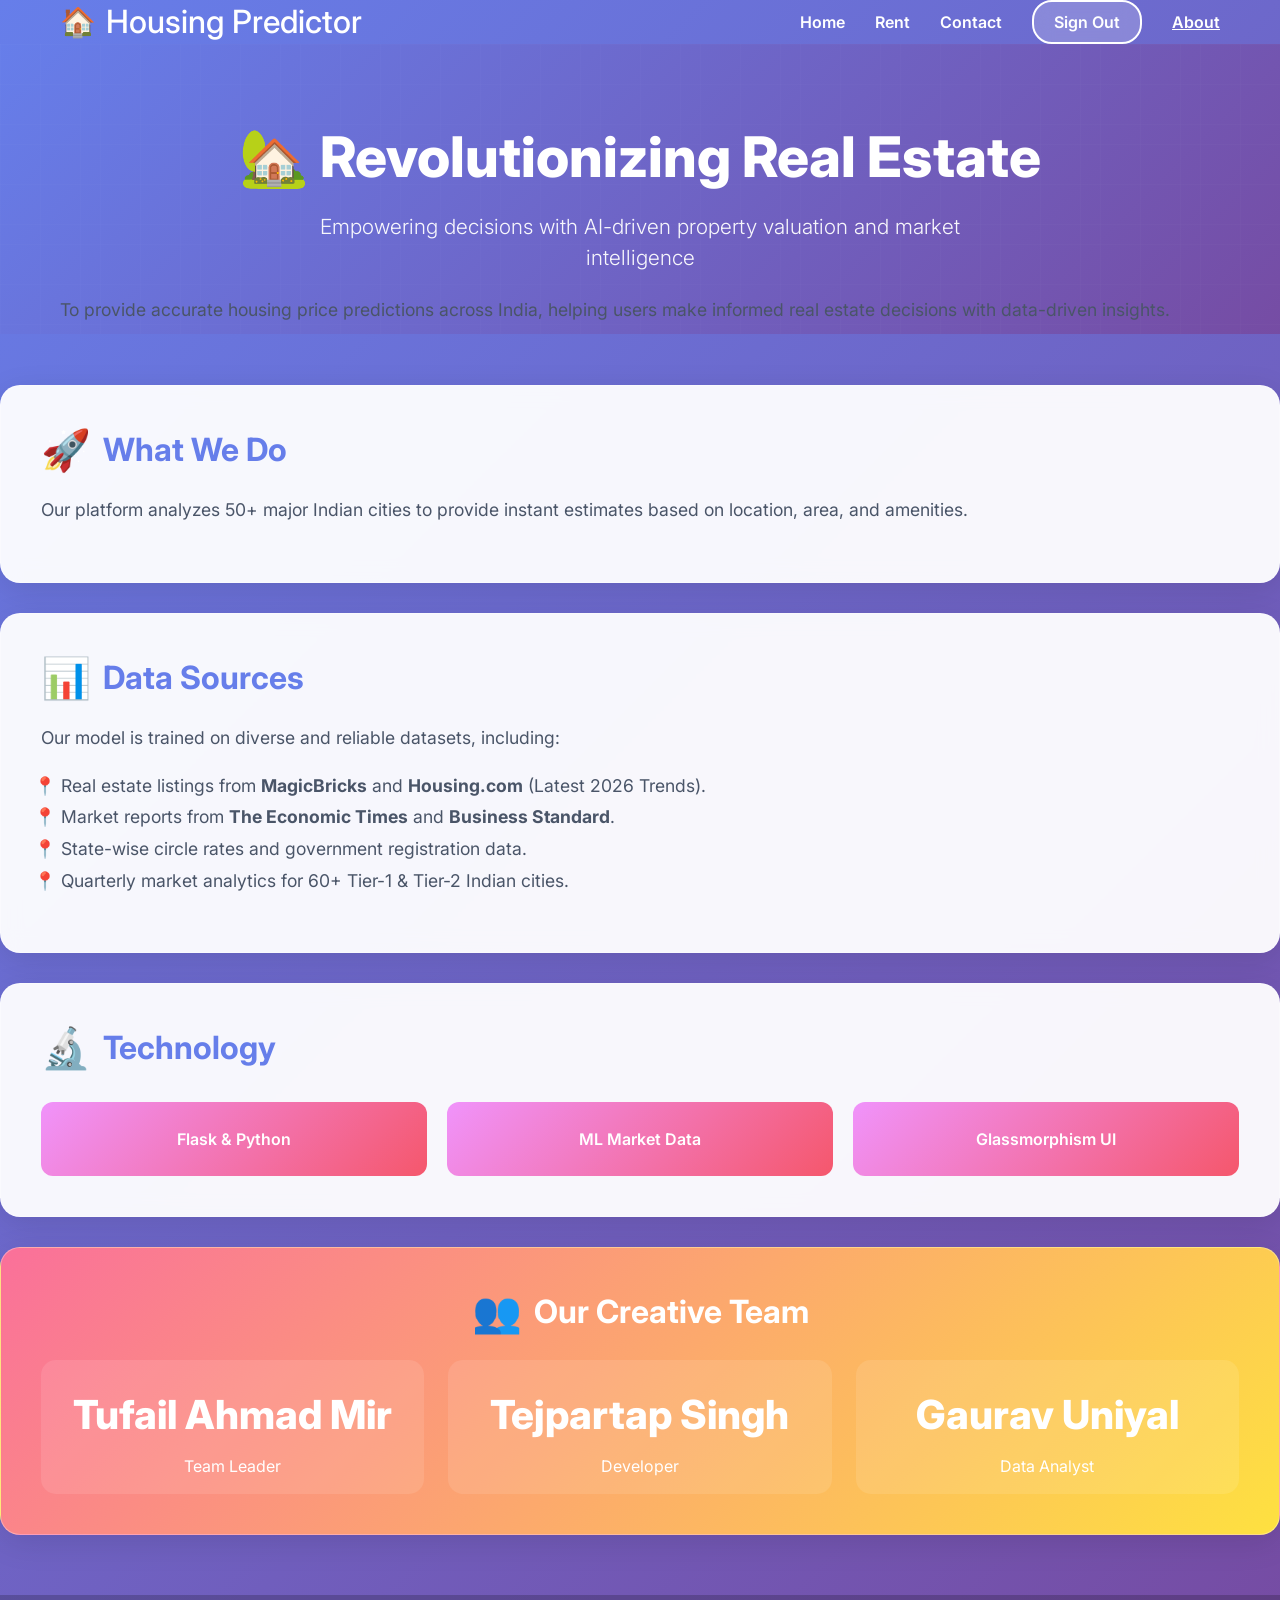
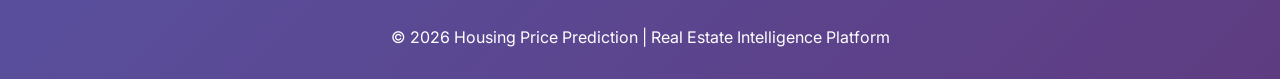
==== templates/about.html @ c74d721f "Initial commit: Indian Housing Price Predictor 2026 - Production Ready Features: - 60+ Indian cities" ====
<!DOCTYPE html>
<html lang="en">

<head>
    <meta charset="UTF-8" />
    <meta name="viewport" content="width=device-width, initial-scale=1.0" />
    <title>About Us - Housing Price Prediction</title>
    <link rel="stylesheet" type="text/css" href="{{url_for('static', filename='style.css')}}">
    <link href="https://cdn.jsdelivr.net/npm/bootstrap@5.1.3/dist/css/bootstrap.min.css" rel="stylesheet" />
    <link href="https://fonts.googleapis.com/css2?family=Inter:wght@300;400;600;700;800&display=swap" rel="stylesheet">

    <style>
        * {
            box-sizing: border-box;
        }

        body {
            font-family: 'Inter', sans-serif;
            background: linear-gradient(135deg, #667eea 0%, #764ba2 100%);
            min-height: 100vh;
            overflow-x: hidden;
        }

        .hero-section {
            text-align: center;
            padding: 80px 20px 60px;
            background: linear-gradient(135deg, rgba(102, 126, 234, 0.95) 0%, rgba(118, 75, 162, 0.95) 100%);
            color: white;
            position: relative;
            overflow: hidden;
        }

        .hero-section::before {
            content: '';
            position: absolute;
            top: 0;
            left: 0;
            right: 0;
            bottom: 0;
            background: url('data:image/svg+xml,<svg width="100" height="100" xmlns="http://www.w3.org/2000/svg"><defs><pattern id="grid" width="40" height="40" patternUnits="userSpaceOnUse"><path d="M 40 0 L 0 0 0 40" fill="none" stroke="rgba(255,255,255,0.1)" stroke-width="1" /></pattern></defs><rect width="100" height="100" fill="url(%23grid)" /></svg>');
            opacity: 0.3;
        }

        .hero-title {
            font-size: 3.5rem;
            font-weight: 800;
            margin-bottom: 20px;
            position: relative;
            z-index: 1;
            animation: fadeInUp 0.8s ease-out;
        }

        .hero-subtitle {
            font-size: 1.3rem;
            font-weight: 300;
            max-width: 700px;
            margin: 0 auto;
            opacity: 0.95;
            position: relative;
            z-index: 1;
            animation: fadeInUp 1s ease-out;
        }

        @keyframes fadeInUp {
            from {
                opacity: 0;
                transform: translateY(30px);
            }

            to {
                opacity: 1;
                transform: translateY(0);
            }
        }

        .about-container {
            max-width: 1200px;
            margin: -40px auto 60px;
            padding: 0 20px;
            position: relative;
            z-index: 2;
        }

        .glass-card {
            background: rgba(255, 255, 255, 0.95);
            backdrop-filter: blur(10px);
            border-radius: 20px;
            padding: 40px;
            margin-bottom: 30px;
            box-shadow: 0 8px 32px rgba(0, 0, 0, 0.1);
            border: 1px solid rgba(255, 255, 255, 0.3);
            transition: transform 0.3s ease, box-shadow 0.3s ease;
            animation: fadeIn 0.6s ease-out;
        }

        .glass-card:hover {
            transform: translateY(-5px);
            box-shadow: 0 12px 48px rgba(0, 0, 0, 0.15);
        }

        @keyframes fadeIn {
            from {
                opacity: 0;
                transform: scale(0.95);
            }

            to {
                opacity: 1;
                transform: scale(1);
            }
        }

        .section-title {
            font-size: 2rem;
            font-weight: 700;
            color: #667eea;
            margin-bottom: 20px;
            display: flex;
            align-items: center;
            gap: 12px;
        }

        .section-icon {
            font-size: 2.5rem;
        }

        .section-text {
            font-size: 1.1rem;
            line-height: 1.8;
            color: #4a5568;
        }

        .features-grid {
            display: grid;
            grid-template-columns: repeat(auto-fit, minmax(280px, 1fr));
            gap: 25px;
            margin-top: 30px;
        }

        .feature-card {
            background: linear-gradient(135deg, #667eea 0%, #764ba2 100%);
            padding: 30px;
            border-radius: 15px;
            color: white;
            text-align: center;
            transition: transform 0.3s ease;
            cursor: pointer;
        }

        .feature-card:hover {
            transform: scale(1.05) rotate(2deg);
        }

        .feature-icon {
            font-size: 3rem;
            margin-bottom: 15px;
            display: block;
        }

        .feature-title {
            font-size: 1.3rem;
            font-weight: 600;
            margin-bottom: 10px;
        }

        .feature-desc {
            font-size: 0.95rem;
            opacity: 0.9;
        }

        .tech-stack {
            display: grid;
            grid-template-columns: repeat(auto-fit, minmax(150px, 1fr));
            gap: 20px;
            margin-top: 30px;
        }

        .tech-item {
            background: linear-gradient(135deg, #f093fb 0%, #f5576c 100%);
            padding: 25px 20px;
            border-radius: 12px;
            text-align: center;
            color: white;
            font-weight: 600;
            transition: all 0.3s ease;
        }

        .tech-item:hover {
            transform: translateY(-8px);
            box-shadow: 0 10px 30px rgba(240, 147, 251, 0.4);
        }

        .stats-container {
            display: grid;
            grid-template-columns: repeat(auto-fit, minmax(200px, 1fr));
            gap: 25px;
            margin-top: 30px;
        }

        .stat-box {
            background: linear-gradient(135deg, #4facfe 0%, #00f2fe 100%);
            padding: 30px;
            border-radius: 15px;
            text-align: center;
            color: white;
        }

        .stat-number {
            font-size: 3rem;
            font-weight: 800;
            display: block;
        }

        .stat-label {
            font-size: 1rem;
            opacity: 0.9;
            margin-top: 8px;
        }

        .team-section {
            text-align: center;
            padding: 40px;
            background: linear-gradient(135deg, #fa709a 0%, #fee140 100%);
            border-radius: 20px;
            color: white;
        }

        .team-leader {
            font-size: 2.5rem;
            font-weight: 800;
            margin: 15px 0;
        }

        .pulse {
            animation: pulse 2s infinite;
        }

        @keyframes pulse {

            0%,
            100% {
                transform: scale(1);
            }

            50% {
                transform: scale(1.05);
            }
        }

        .floating {
            animation: floating 3s ease-in-out infinite;
        }

        @keyframes floating {

            0%,
            100% {
                transform: translateY(0px);
            }

            50% {
                transform: translateY(-10px);
            }
        }
    </style>
</head>

<body>
    <header id="head1">
        <div id="titlepage">
            <div
                style="display: flex; justify-content: space-between; align-items: center; max-width: 1200px; margin: 0 auto; padding: 0 20px;">
                <div class="brand">
                    <h2 style="margin: 0; color: white; display: flex; align-items: center; gap: 10px;">
                        <span style="font-size: 1.8rem;">🏠</span> Housing Predictor
                    </h2>
                </div>
                <nav style="display: flex; gap: 30px; align-items: center;">
                    <a href="/" style="color: white; text-decoration: none; font-weight: 600;">Home</a>

                    <a href="/rent" style="color: white; text-decoration: none; font-weight: 600;">Rent</a>
                    <a href="/contact" style="color: white; text-decoration: none; font-weight: 600;">Contact</a>
                    <div id="user-info" style="display: none;">
                        <button id="sign-out-btn"
                            style="background: rgba(255,255,255,0.2); color: white; border: 2px solid white; padding: 8px 20px; border-radius: 20px; cursor: pointer; font-weight: 600; backdrop-filter: blur(10px);">Sign
                            Out</button>
                    </div>
                    <div id="auth-buttons" style="display: none;">
                        <a href="/login"
                            style="background: rgba(255,255,255,0.2); color: white; text-decoration: none; padding: 10px 30px; border-radius: 25px; font-weight: 600; backdrop-filter: blur(10px); border: 2px solid white;">🔐
                            Sign In</a>
                    </div>
                    <a href="/about"
                        style="color: white; text-decoration: none; font-weight: 600; text-decoration: underline;">About</a>
                </nav>
            </div>
        </div>
    </header>

    <!-- Hero Section -->
    <div class="hero-section">
        <h1 class="hero-title">🏡 Revolutionizing Real Estate</h1>
        <p class="hero-subtitle">Empowering decisions with AI-driven property valuation and market intelligence</p>
    </div>

    <!-- Main Content -->
    <div class="about-container">
        <!-- Mission Card -->
        <p class="section-text">
            To provide accurate housing price predictions across India, helping users make informed real estate
            decisions with data-driven insights.
        </p>
    </div>

    <!-- What We Do -->
    <div class="glass-card">
        <h2 class="section-title">
            <span class="section-icon">🚀</span>
            What We Do
        </h2>
        <p class="section-text">
            Our platform analyzes 50+ major Indian cities to provide instant estimates based on location, area, and
            amenities.
        </p>
    </div>

    <!-- Data Sources -->
    <div class="glass-card">
        <h2 class="section-title">
            <span class="section-icon">📊</span>
            Data Sources
        </h2>
        <p class="section-text">
            Our model is trained on diverse and reliable datasets, including:
        </p>
        <ul class="section-text" style="list-style-type: '📍 '; padding-left: 20px;">
            <li>Real estate listings from <strong>MagicBricks</strong> and <strong>Housing.com</strong> (Latest 2026
                Trends).</li>
            <li>Market reports from <strong>The Economic Times</strong> and <strong>Business Standard</strong>.</li>
            <li>State-wise circle rates and government registration data.</li>
            <li>Quarterly market analytics for 60+ Tier-1 & Tier-2 Indian cities.</li>
        </ul>
    </div>


    <!-- Tech Stack -->
    <div class="glass-card">
        <h2 class="section-title">
            <span class="section-icon">🔬</span>
            Technology
        </h2>
        <div class="tech-stack">
            <div class="tech-item"> Flask & Python </div>
            <div class="tech-item"> ML Market Data </div>
            <div class="tech-item"> Glassmorphism UI </div>
        </div>
    </div>


    <!-- Team Section -->
    <div class="glass-card team-section">
        <h2 class="section-title" style="color: white; justify-content: center;">
            <span class="section-icon">👥</span>
            Our Creative Team
        </h2>
        <div class="row mt-4">
            <div class="col-md-4">
                <div class="p-3" style="background: rgba(255,255,255,0.1); border-radius: 15px;">
                    <h4 class="team-leader">Tufail Ahmad Mir</h4>
                    <p class="mb-0">Team Leader</p>
                </div>
            </div>
            <div class="col-md-4">
                <div class="p-3" style="background: rgba(255,255,255,0.1); border-radius: 15px;">
                    <h4 class="team-leader">Tejpartap Singh</h4>
                    <p class="mb-0">Developer</p>
                </div>
            </div>
            <div class="col-md-4">
                <div class="p-3" style="background: rgba(255,255,255,0.1); border-radius: 15px;">
                    <h4 class="team-leader">Gaurav Uniyal</h4>
                    <p class="mb-0">Data Analyst</p>
                </div>
            </div>
        </div>
    </div>
    </div>

    <footer id="f1"
        style="background: rgba(0,0,0,0.2); color: white; text-align: center; padding: 30px; margin-top: 60px;">
        <p style="margin: 0;">© 2026 Housing Price Prediction | Real Estate Intelligence Platform</p>
    </footer>

    <script src="https://cdn.jsdelivr.net/npm/bootstrap@5.1.3/dist/js/bootstrap.bundle.min.js"></script>

    <script>
        window.addEventListener("load", async function () {
            // Temporary bypass for Clerk
            document.getElementById('user-info').style.display = 'block';
            document.getElementById('auth-buttons').style.display = 'none';
        });
    </script>
</body>

</html>
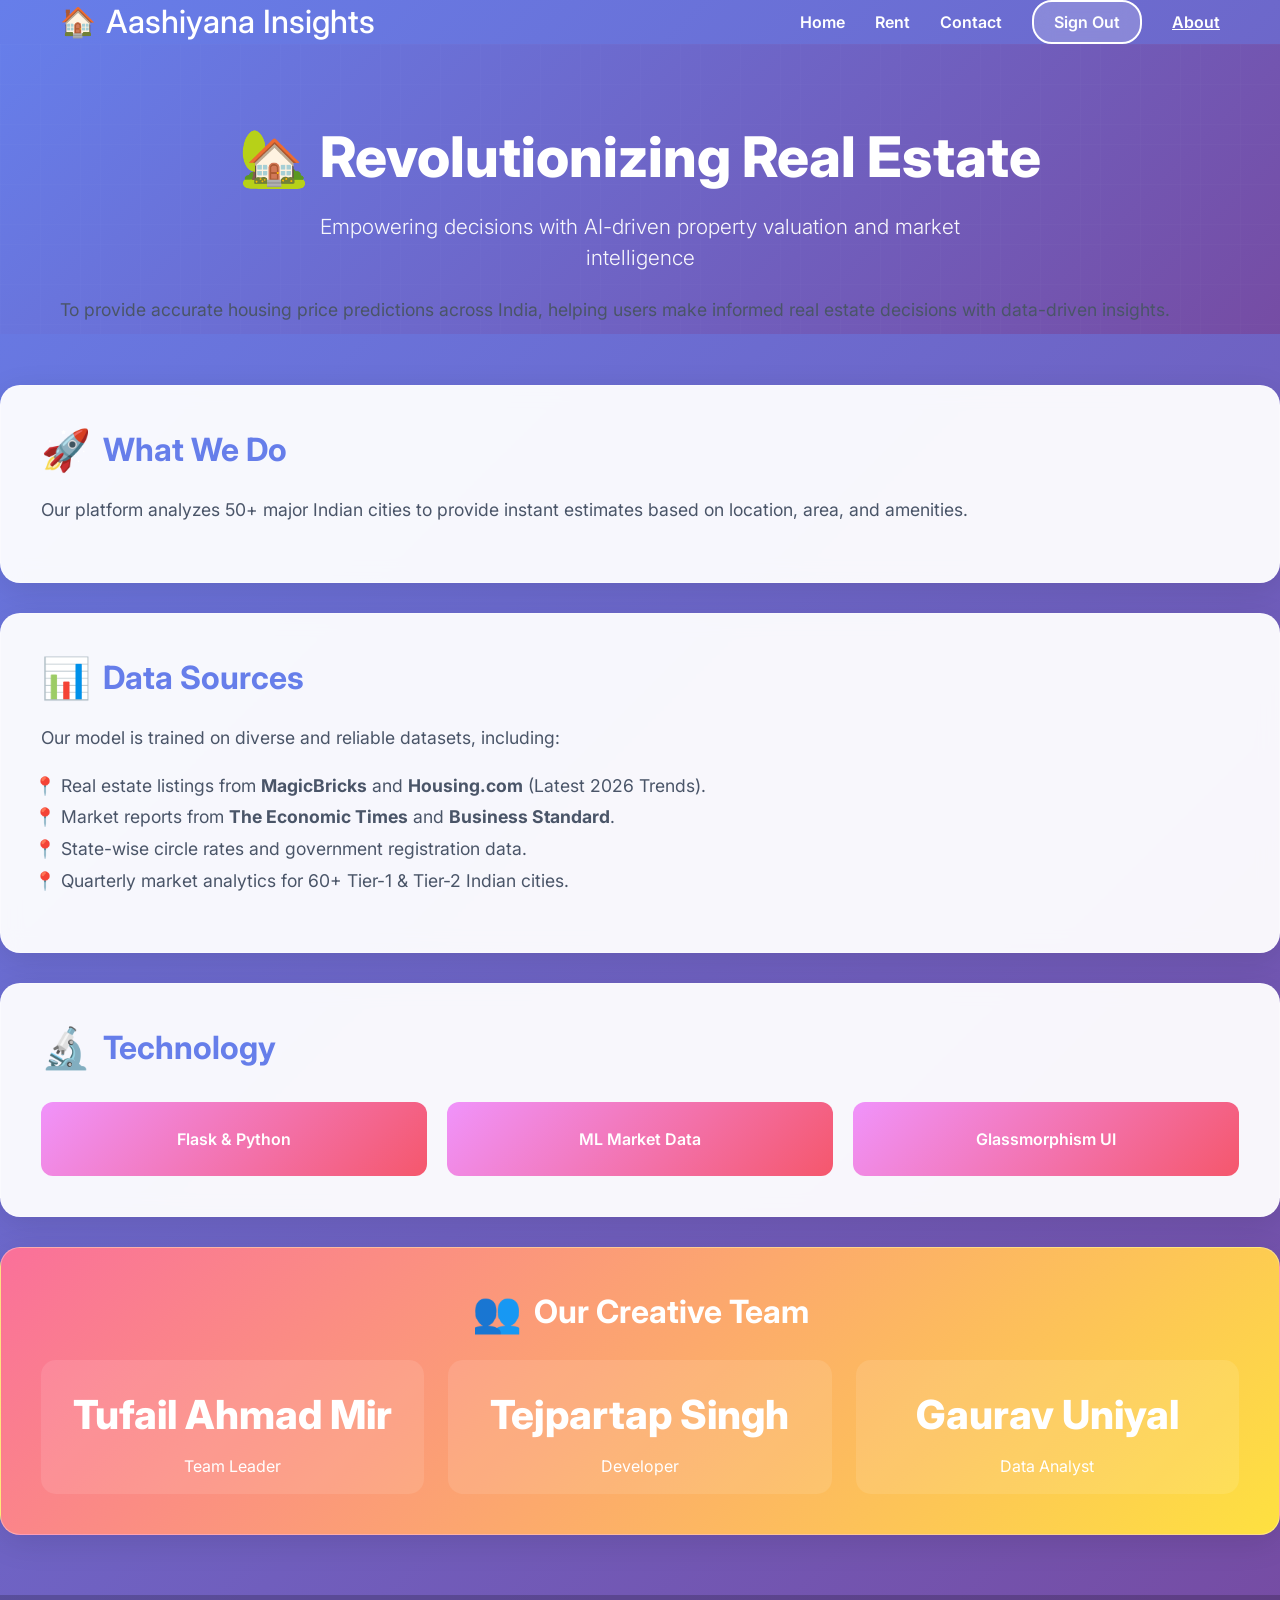
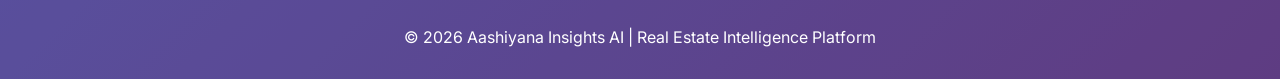
==== commit a036b716: "Rename project to Aashiyana Insights AI and add Vercel config" ====
--- a/templates/about.html
+++ b/templates/about.html
@@ -4,7 +4,7 @@
 <head>
     <meta charset="UTF-8" />
     <meta name="viewport" content="width=device-width, initial-scale=1.0" />
-    <title>About Us - Housing Price Prediction</title>
+    <title>About Us - Aashiyana Insights AI</title>
     <link rel="stylesheet" type="text/css" href="{{url_for('static', filename='style.css')}}">
     <link href="https://cdn.jsdelivr.net/npm/bootstrap@5.1.3/dist/css/bootstrap.min.css" rel="stylesheet" />
     <link href="https://fonts.googleapis.com/css2?family=Inter:wght@300;400;600;700;800&display=swap" rel="stylesheet">
@@ -272,7 +272,7 @@
                 style="display: flex; justify-content: space-between; align-items: center; max-width: 1200px; margin: 0 auto; padding: 0 20px;">
                 <div class="brand">
                     <h2 style="margin: 0; color: white; display: flex; align-items: center; gap: 10px;">
-                        <span style="font-size: 1.8rem;">🏠</span> Housing Predictor
+                        <span style="font-size: 1.8rem;">🏠</span> Aashiyana Insights
                     </h2>
                 </div>
                 <nav style="display: flex; gap: 30px; align-items: center;">
@@ -388,7 +388,7 @@
 
     <footer id="f1"
         style="background: rgba(0,0,0,0.2); color: white; text-align: center; padding: 30px; margin-top: 60px;">
-        <p style="margin: 0;">© 2026 Housing Price Prediction | Real Estate Intelligence Platform</p>
+        <p style="margin: 0;">© 2026 Aashiyana Insights AI | Real Estate Intelligence Platform</p>
     </footer>
 
     <script src="https://cdn.jsdelivr.net/npm/bootstrap@5.1.3/dist/js/bootstrap.bundle.min.js"></script>
